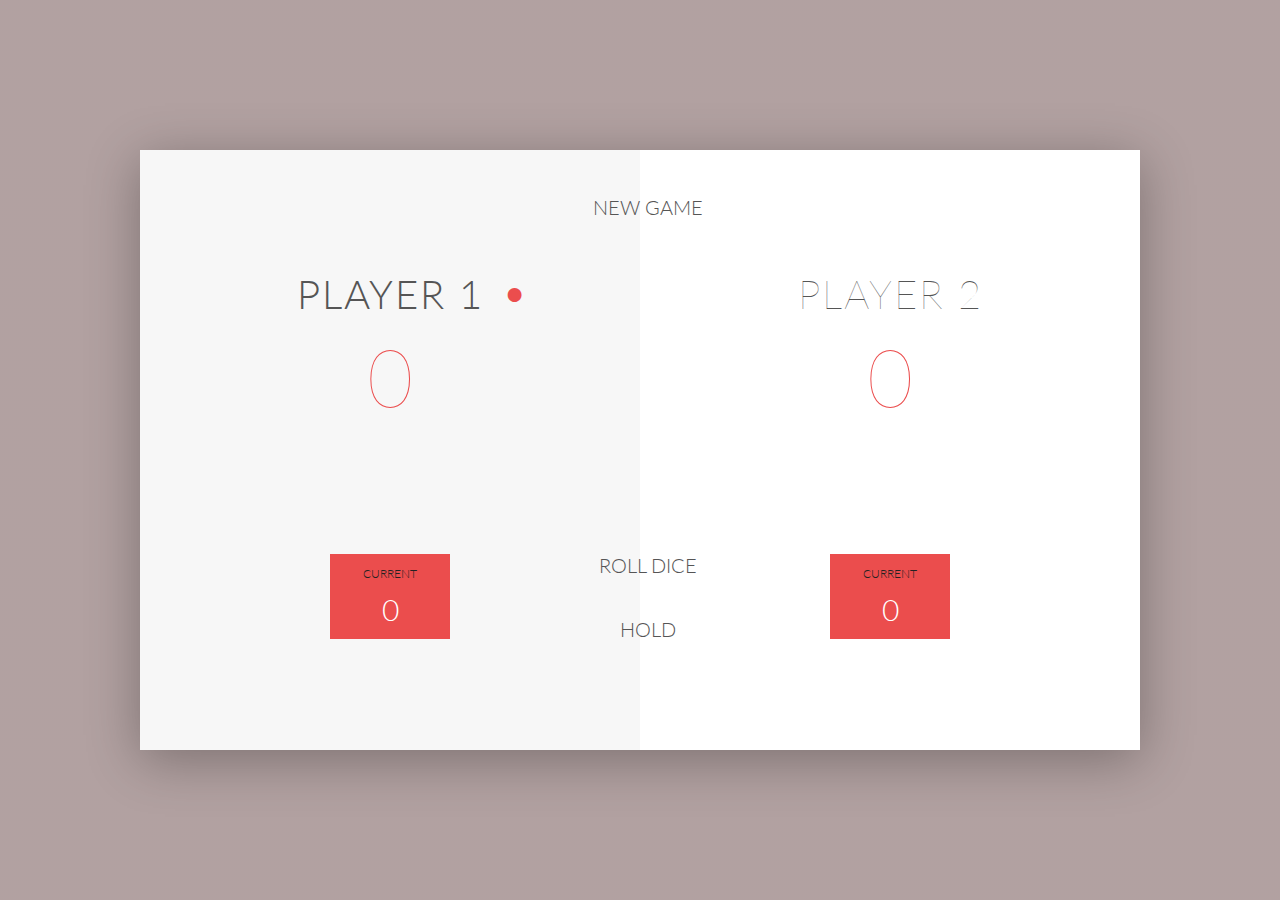
==== index.html @ 185fc4d8 "Once harm has been done, even a fool understands it. 		-- Homer" ====
<!DOCTYPE html>
<html lang="en">
    <head>
        <meta charset="UTF-8">
        <link href="https://fonts.googleapis.com/css?family=Lato:100,300,600" rel="stylesheet" type="text/css">
        <link href="http://code.ionicframework.com/ionicons/2.0.1/css/ionicons.min.css" rel="stylesheet" type="text/css">
        <link type="text/css" rel="stylesheet" href="css/style.css">
        <script src="http://code.jquery.com/jquery-3.2.1.min.js" integrity="sha256-hwg4gsxgFZhOsEEamdOYGBf13FyQuiTwlAQgxVSNgt4=" crossorigin="anonymous"></script>
                
        <title>Dice Game</title>
    </head>

    <body>
        <div class="wrapper clearfix">
            <div class="player-0-panel active">
                <div class="player-name" id="name-0">Player 1</div>
                <div class="player-score" id="score-0">43</div>
                <div class="player-current-box">
                    <div class="player-current-label">Current</div>
                    <div class="player-current-score" id="current-0">11</div>
                </div>
            </div>
            
            <div class="player-1-panel">
                <div class="player-name" id="name-1">Player 2</div>
                <div class="player-score" id="score-1">72</div>
                <div class="player-current-box">
                    <div class="player-current-label">Current</div>
                    <div class="player-current-score" id="current-1">0</div>
                </div>
            </div>
            
            <button class="btn-new"><i class="ion-ios-plus-outline"></i>New game</button>
            <button class="btn-roll"><i class="ion-ios-loop"></i>Roll dice</button>
            <button class="btn-hold"><i class="ion-ios-download-outline"></i>Hold</button>
            
            <img src="dice-5.png" alt="Dice" class="dice">
        </div>
        <script src="js/app.js"></script>
    </body>
</html>
---- css/style.css ----
/**********************************************
*** GENERAL
**********************************************/

* {
    margin: 0;
    padding: 0;
    box-sizing: border-box;
    
}

.clearfix::after {
    content: "";
    display: table;
    clear: both;
}

body {
    background-image: linear-gradient(rgba(62, 20, 20, 0.4), rgba(62, 20, 20, 0.4));
    background-size: cover;
    background-position: center;
    font-family: Lato;
    font-weight: 300;
    position: relative;
    height: 100vh;
    color: #555;
}

.wrapper {
    width: 1000px;
    position: absolute;
    top: 50%;
    left: 50%;
    transform: translate(-50%, -50%);
    background-color: #fff;
    box-shadow: 0px 10px 50px rgba(0, 0, 0, 0.3);
    overflow: hidden;
}

.player-0-panel,
.player-1-panel {
    width: 50%;
    float: left;
    height: 600px;
    padding: 100px;
}



/**********************************************
*** PLAYERS
**********************************************/

.player-name {
    font-size: 40px;
    text-align: center;
    text-transform: uppercase;
    letter-spacing: 2px;
    font-weight: 100;
    margin-top: 20px;
    margin-bottom: 10px;
    position: relative;
}

.player-score {
    text-align: center;
    font-size: 80px;
    font-weight: 100;
    color: #EB4D4D;
    margin-bottom: 130px;
}

.active { background-color: #f7f7f7; }
.active .player-name { font-weight: 300; }

.active .player-name::after {
    content: "\2022";
    font-size: 47px;
    position: absolute;
    color: #EB4D4D;
    top: -7px;
    right: 10px;
    
}

.player-current-box {
    background-color: #EB4D4D;
    color: #fff;
    width: 40%;
    margin: 0 auto;
    padding: 12px;
    text-align: center;
}

.player-current-label {
    text-transform: uppercase;
    margin-bottom: 10px;
    font-size: 12px;
    color: #222;
}

.player-current-score {
    font-size: 30px;
}

button {
    position: absolute;
    width: 200px;
    left: 50%;
    transform: translateX(-50%);
    color: #555;
    background: none;
    border: none;
    font-family: Lato;
    font-size: 20px;
    text-transform: uppercase;
    cursor: pointer;
    font-weight: 300;
    transition: background-color 0.3s, color 0.3s;
}

button:hover { font-weight: 600; }
button:hover i { margin-right: 20px; }

button:focus {
    outline: none;
}

i {
    color: #EB4D4D;
    display: inline-block;
    margin-right: 15px;
    font-size: 32px;
    line-height: 1;
    vertical-align: text-top;
    margin-top: -4px;
    transition: margin 0.3s;
}

.btn-new { top: 45px;}
.btn-roll { top: 403px;}
.btn-hold { top: 467px;}

.dice {
    position: absolute;
    left: 50%;
    top: 178px;
    transform: translateX(-50%);
    height: 100px;
    box-shadow: 0px 10px 60px rgba(0, 0, 0, 0.10);
}

.winner { background-color: #f7f7f7; }
.winner .player-name { font-weight: 300; color: #EB4D4D; }
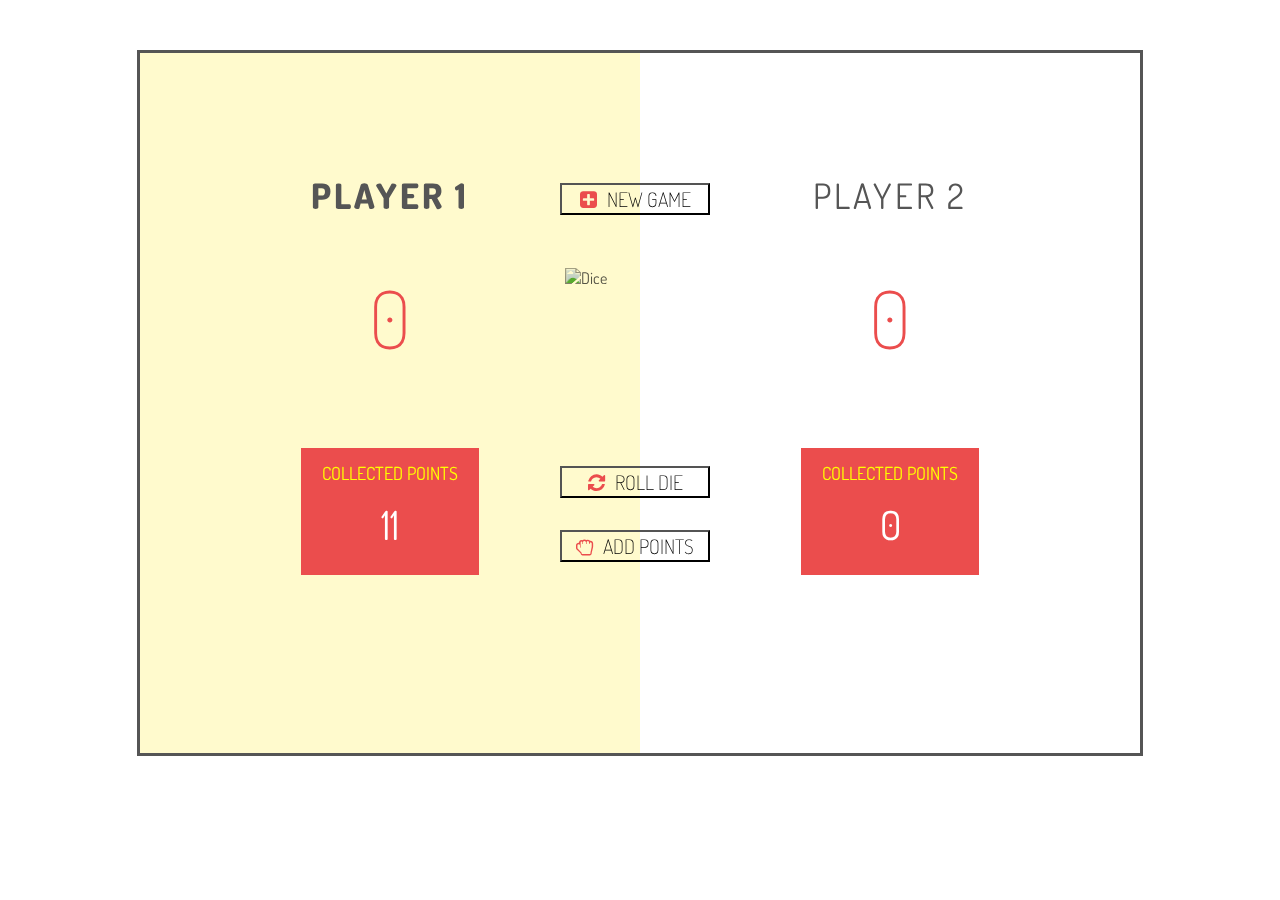
==== commit 6fcb59d4: "NANCY!!  Why is everything RED?!" ====
--- a/index.html
+++ b/index.html
@@ -1,41 +1,59 @@
 <!DOCTYPE html>
 <html lang="en">
-    <head>
-        <meta charset="UTF-8">
-        <link href="https://fonts.googleapis.com/css?family=Lato:100,300,600" rel="stylesheet" type="text/css">
-        <link href="http://code.ionicframework.com/ionicons/2.0.1/css/ionicons.min.css" rel="stylesheet" type="text/css">
-        <link type="text/css" rel="stylesheet" href="css/style.css">
-        <script src="http://code.jquery.com/jquery-3.2.1.min.js" integrity="sha256-hwg4gsxgFZhOsEEamdOYGBf13FyQuiTwlAQgxVSNgt4=" crossorigin="anonymous"></script>
-                
-        <title>Dice Game</title>
-    </head>
 
-    <body>
-        <div class="wrapper clearfix">
-            <div class="player-0-panel active">
-                <div class="player-name" id="name-0">Player 1</div>
-                <div class="player-score" id="score-0">43</div>
-                <div class="player-current-box">
-                    <div class="player-current-label">Current</div>
-                    <div class="player-current-score" id="current-0">11</div>
+<head>
+    <meta charset="UTF-8">
+
+    <!-- Created three link rel attributes for fonts, icons and css -->
+    <link rel="stylesheet" href="https://fonts.googleapis.com/css?family=Dosis:100,300,600" type="text/css">
+    <link rel="stylesheet" href="https://cdnjs.cloudflare.com/ajax/libs/font-awesome/4.7.0/css/font-awesome.min.css">
+    <link rel="stylesheet" type="text/css" href="css/style.css">
+
+    <title>Dice Game</title>
+</head>
+
+<body>
+    <!-- Created a canvas to be used as the background of the game page -->
+    <canvas id="myCanvas"></canvas>
+    <!-- Created a central panel for the game to take place -->
+    <div class="bigPanel">
+
+            <!-- Player 1 panel -->
+            <div class="player-1-panel active">
+                <div class="player-name" id="name-1">Player 1</div>
+                <div class="player-score" id="score-1">0</div>
+
+                <!-- Player 1 point collection box -->
+                <div class="player-collect-box">
+                    <div class="player-collect-label">Collected Points</div>
+                    <div class="player-collect-score" id="collect-1">11</div>
                 </div>
             </div>
-            
-            <div class="player-1-panel">
-                <div class="player-name" id="name-1">Player 2</div>
-                <div class="player-score" id="score-1">72</div>
-                <div class="player-current-box">
-                    <div class="player-current-label">Current</div>
-                    <div class="player-current-score" id="current-1">0</div>
+
+            <!-- Player 2 panel -->
+            <div class="player-2-panel">
+                <div class="player-name" id="name-2">Player 2</div>
+                <div class="player-score" id="score-2">0</div>
+
+                <!-- Player 2 point collection box -->
+                <div class="player-collect-box">
+                    <div class="player-collect-label">Collected Points</div>
+                    <div class="player-collect-score" id="collect-2">0</div>
                 </div>
             </div>
-            
-            <button class="btn-new"><i class="ion-ios-plus-outline"></i>New game</button>
-            <button class="btn-roll"><i class="ion-ios-loop"></i>Roll dice</button>
-            <button class="btn-hold"><i class="ion-ios-download-outline"></i>Hold</button>
-            
+
+            <!-- Buttons -->
+            <button class="btn-new"><i class="fa fa-plus-square"></i>New game</button>
+            <button class="btn-roll"><i class="fa fa-refresh"></i>Roll die</button>
+            <button class="btn-hold"><i class="fa fa-hand-rock-o"></i></i>Add points</button>
+
+            <!-- Dice -->
             <img src="dice-5.png" alt="Dice" class="dice">
-        </div>
-        <script src="js/app.js"></script>
-    </body>
+    </div>
+    
+    <!-- HTML script src attribute -->
+    <script src="http://code.jquery.com/jquery-3.2.1.min.js" integrity="sha256-hwg4gsxgFZhOsEEamdOYGBf13FyQuiTwlAQgxVSNgt4=" crossorigin="anonymous"></script>
+    <script src="js/javascript.js"></script>
+
+</body>
 </html>--- a/css/style.css
+++ b/css/style.css
@@ -1,154 +1,122 @@
-/**********************************************
-*** GENERAL
-**********************************************/
-
-* {
-    margin: 0;
-    padding: 0;
-    box-sizing: border-box;
-    
-}
-
-.clearfix::after {
-    content: "";
-    display: table;
-    clear: both;
-}
+/**********PAGE SETUP**********/
+#myCanvas {
+  position: fixed;
+  width: 100%;
+  height: 100%;
+  top: 0; }
 
 body {
-    background-image: linear-gradient(rgba(62, 20, 20, 0.4), rgba(62, 20, 20, 0.4));
-    background-size: cover;
-    background-position: center;
-    font-family: Lato;
-    font-weight: 300;
-    position: relative;
-    height: 100vh;
-    color: #555;
-}
+  font-family: Dosis, sans-serif;
+  font-weight: 400;
+  position: relative;
+  color: #555; }
 
-.wrapper {
-    width: 1000px;
-    position: absolute;
-    top: 50%;
-    left: 50%;
-    transform: translate(-50%, -50%);
-    background-color: #fff;
-    box-shadow: 0px 10px 50px rgba(0, 0, 0, 0.3);
-    overflow: hidden;
-}
+.bigPanel {
+  width: 1000px;
+  height: 700px;
+  position: relative;
+  margin: 0 auto;
+  margin-top: 50px;
+  margin-bottom: 50px;
+  border-style: solid;
+  background-color: #fff;
+  z-index: 1; }
 
-.player-0-panel,
 .player-1-panel {
-    width: 50%;
-    float: left;
-    height: 600px;
-    padding: 100px;
-}
+  width: 300px;
+  float: left;
+  height: 500px;
+  padding: 100px; }
 
+.player-2-panel {
+  width: 300px;
+  float: left;
+  height: 500px;
+  padding: 100px; }
 
-
-/**********************************************
-*** PLAYERS
-**********************************************/
-
+/**********PLAYERS**********/
 .player-name {
-    font-size: 40px;
-    text-align: center;
-    text-transform: uppercase;
-    letter-spacing: 2px;
-    font-weight: 100;
-    margin-top: 20px;
-    margin-bottom: 10px;
-    position: relative;
-}
+  font-size: 35px;
+  text-align: center;
+  text-transform: uppercase;
+  letter-spacing: 3px;
+  margin-top: 20px;
+  margin-bottom: 50px; }
 
 .player-score {
-    text-align: center;
-    font-size: 80px;
-    font-weight: 100;
-    color: #EB4D4D;
-    margin-bottom: 130px;
-}
+  text-align: center;
+  font-size: 80px;
+  font-weight: 100;
+  color: #EB4D4D;
+  margin-bottom: 70px; }
 
-.active { background-color: #f7f7f7; }
-.active .player-name { font-weight: 300; }
+.active {
+  background-color: #FFFACD; }
 
-.active .player-name::after {
-    content: "\2022";
-    font-size: 47px;
-    position: absolute;
-    color: #EB4D4D;
-    top: -7px;
-    right: 10px;
-    
-}
+.active .player-name {
+  font-weight: 900; }
 
-.player-current-box {
-    background-color: #EB4D4D;
-    color: #fff;
-    width: 40%;
-    margin: 0 auto;
-    padding: 12px;
-    text-align: center;
-}
+.player-collect-box {
+  background-color: #EB4D4D;
+  color: #fff;
+  width: 150px;
+  margin: 0 auto;
+  margin-top: 80px;
+  padding: 14px;
+  text-align: center; }
 
-.player-current-label {
-    text-transform: uppercase;
-    margin-bottom: 10px;
-    font-size: 12px;
-    color: #222;
-}
+.player-collect-label {
+  text-transform: uppercase;
+  margin-bottom: 15px;
+  font-size: 18px;
+  color: yellow; }
 
-.player-current-score {
-    font-size: 30px;
-}
+.player-collect-score {
+  margin-bottom: 12px;
+  font-size: 40px; }
 
 button {
-    position: absolute;
-    width: 200px;
-    left: 50%;
-    transform: translateX(-50%);
-    color: #555;
-    background: none;
-    border: none;
-    font-family: Lato;
-    font-size: 20px;
-    text-transform: uppercase;
-    cursor: pointer;
-    font-weight: 300;
-    transition: background-color 0.3s, color 0.3s;
-}
+  position: absolute;
+  width: 150px;
+  left: 420px;
+  background: none;
+  font-family: Dosis, sans-serif;
+  font-size: 20px;
+  text-transform: uppercase;
+  font-weight: 200; }
 
-button:hover { font-weight: 600; }
-button:hover i { margin-right: 20px; }
-
-button:focus {
-    outline: none;
-}
+button:hover {
+  font-weight: 900;
+  background-color: lightBlue; }
 
 i {
-    color: #EB4D4D;
-    display: inline-block;
-    margin-right: 15px;
-    font-size: 32px;
-    line-height: 1;
-    vertical-align: text-top;
-    margin-top: -4px;
-    transition: margin 0.3s;
-}
+  color: #EB4D4D;
+  margin-right: 10px;
+  bottom: 5px;
+  font-size: 32px; }
 
-.btn-new { top: 45px;}
-.btn-roll { top: 403px;}
-.btn-hold { top: 467px;}
+.btn-new {
+  top: 130px; }
+
+.btn-roll {
+  top: 413px; }
+
+.btn-hold {
+  top: 477px; }
 
 .dice {
-    position: absolute;
-    left: 50%;
-    top: 178px;
-    transform: translateX(-50%);
-    height: 100px;
-    box-shadow: 0px 10px 60px rgba(0, 0, 0, 0.10);
-}
+  position: absolute;
+  margin: 0 auto;
+  left: 425px;
+  bottom: 335px;
+  height: 150px;
+  mix-blend-mode: multiply; }
 
-.winner { background-color: #f7f7f7; }
-.winner .player-name { font-weight: 300; color: #EB4D4D; }+.winner {
+  background-color: #FFDF00; }
+
+.winner .player-name {
+  font-weight: 900;
+  color: #EB4D4D; }
+
+/*# sourceMappingURL=style.css.map */
